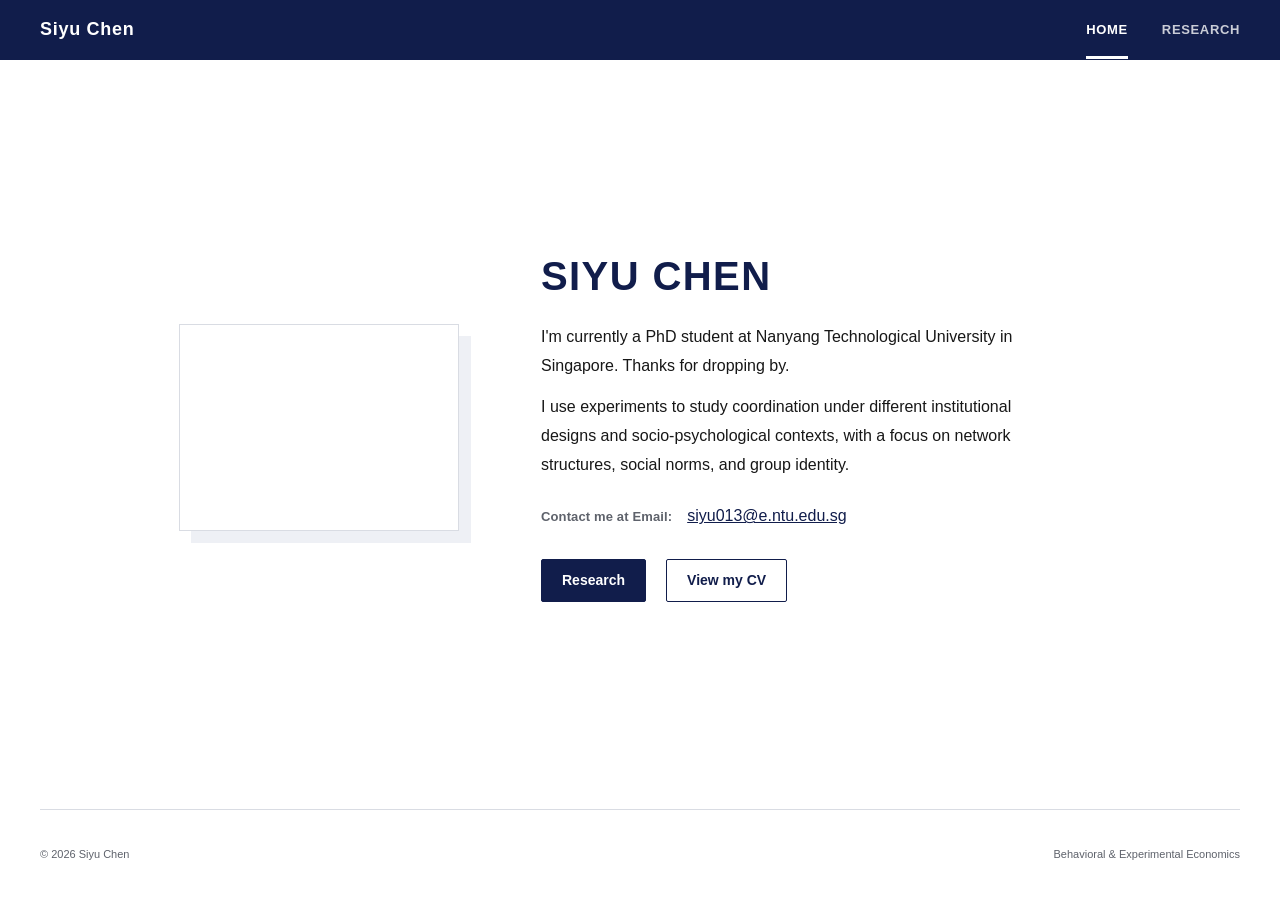
==== index.html @ 601aa331 "Add files via upload" ====
<!doctype html>
<html lang="en">
  <head>
    <meta charset="UTF-8" />
    <meta name="viewport" content="width=device-width, initial-scale=1.0" />
    <meta
      name="description"
      content="Siyu Chen — PhD candidate in Behavioral and Experimental Economics at Nanyang Technological University."
    />
    <meta name="theme-color" content="#f4f0e8" />
    <title>Siyu Chen · Economics</title>
    <link rel="icon" href="assets/favicon.svg" type="image/svg+xml" />
    <link rel="preconnect" href="https://fonts.googleapis.com" />
    <link rel="preconnect" href="https://fonts.gstatic.com" crossorigin />
    <link
      href="https://fonts.googleapis.com/css2?family=DM+Sans:wght@400;500;600&amp;family=Libre+Caslon+Display&amp;display=swap"
      rel="stylesheet"
    />
    <link rel="stylesheet" href="styles.css?v=20260910" />
    <script src="content.js?v=20260909" defer></script>
    <script src="script.js?v=20260907e" defer></script>
  </head>
  <body data-page="home">
    <header class="site-header">
      <a class="wordmark" href="index.html" aria-label="Siyu Chen, home">
        <span class="wordmark-mark">SC</span>
        <span class="wordmark-name" data-bind="name">Siyu Chen</span>
      </a>
      <nav class="site-nav" aria-label="Primary navigation">
        <a href="index.html" data-nav="home">Home</a>
        <a href="research.html" data-nav="research">Research</a>
      </nav>
    </header>

    <main>
      <section class="hero page-shell" aria-labelledby="hero-title">
        <div class="portrait-wrap" aria-label="Portrait of Siyu Chen">
          <div class="portrait" role="img" aria-label="Siyu Chen"></div>
        </div>

        <div class="hero-content">
          <h1 id="hero-title" data-bind="name">Siyu Chen</h1>
          <p class="hero-intro" data-bind="intro"></p>
          <p class="hero-bio" data-bind="bio"></p>

          <div class="hero-contact">
            <span>Contact me at Email:</span>
            <a data-link="email" href="mailto:siyu013@e.ntu.edu.sg" data-bind="email"></a>
          </div>

          <div class="hero-actions">
            <a class="button button-primary" data-link="research" href="research.html">Research</a>
            <a class="text-link" data-link="cv" href="image_siyu_1.png" target="_blank" rel="noreferrer">View my CV</a>
          </div>
        </div>
      </section>
    </main>

    <footer class="site-footer page-shell">
      <p>© <span data-bind="year"></span> <span data-bind="name">Siyu Chen</span></p>
      <p>Behavioral &amp; Experimental Economics</p>
    </footer>
  </body>
</html>
---- styles.css ----
:root {
  --navy: #111d4b;
  --navy-light: #24366f;
  --text: #171717;
  --muted: #5e626b;
  --line: #d9dce3;
  --soft: #f5f6f8;
  --page: min(1280px, calc(100vw - 80px));
}

* {
  box-sizing: border-box;
}

html {
  scroll-behavior: smooth;
}

body {
  margin: 0;
  color: var(--text);
  background: #ffffff;
  font-family: Arial, Helvetica, sans-serif;
  font-size: 18px;
  line-height: 1.65;
  -webkit-font-smoothing: antialiased;
}

a {
  color: var(--navy);
}

.page-shell {
  width: var(--page);
  margin-inline: auto;
}

.site-header {
  width: 100%;
  min-height: 60px;
  padding-inline: max(40px, calc((100vw - 1280px) / 2));
  display: flex;
  align-items: center;
  justify-content: space-between;
  background: var(--navy);
}

.wordmark {
  color: #ffffff;
  text-decoration: none;
}

.wordmark-mark {
  display: none;
}

.wordmark-name {
  font-size: 18px;
  font-weight: 700;
  letter-spacing: 0.04em;
}

.site-nav {
  display: flex;
  align-items: center;
  gap: 34px;
}

.site-nav a {
  padding: 18px 0 15px;
  color: rgba(255, 255, 255, 0.78);
  border-bottom: 3px solid transparent;
  font-size: 13px;
  font-weight: 700;
  letter-spacing: 0.05em;
  text-decoration: none;
  text-transform: uppercase;
}

.site-nav a:hover,
.site-nav a[aria-current="page"] {
  color: #ffffff;
  border-bottom-color: #ffffff;
}

.hero {
  min-height: calc(100vh - 151px);
  padding: 82px 0 96px;
  display: grid;
  grid-template-columns: minmax(240px, 280px) minmax(0, 560px);
  align-items: center;
  justify-content: center;
  gap: clamp(48px, 7vw, 82px);
}

.hero h1 {
  margin: 0;
  color: var(--navy);
  font-size: clamp(30px, 3.2vw, 40px);
  font-weight: 800;
  letter-spacing: 0.035em;
  line-height: 1.15;
  text-transform: uppercase;
}

.portrait-wrap {
  width: min(100%, 280px);
  margin: 0;
  padding: 9px;
  border: 1px solid var(--line);
  background: #ffffff;
  box-shadow: 12px 12px 0 #eef0f5;
}

.portrait {
  width: 100%;
  aspect-ratio: 300 / 216;
  background-image: url("image_siyu.png");
  background-repeat: no-repeat;
  background-position: 50.46% 49.02%;
  background-size: 682.67% auto;
}

.hero-content {
  max-width: 760px;
}

.hero-intro,
.hero-bio {
  max-width: 520px;
  font-size: 16px;
  line-height: 1.8;
}

.hero-intro {
  margin: 24px 0 0;
}

.hero-bio {
  margin: 12px 0 0;
}

.hero-contact {
  margin-top: 24px;
  display: flex;
  align-items: baseline;
  gap: 15px;
  font-size: 16px;
}

.hero-contact span {
  color: var(--muted);
  font-size: 13px;
  font-weight: 600;
  letter-spacing: 0.01em;
}

.hero-contact a {
  color: var(--navy);
}

.hero-actions {
  margin-top: 29px;
  display: flex;
  align-items: center;
  gap: 20px;
}

.button,
.text-link {
  display: inline-flex;
  min-height: 43px;
  align-items: center;
  justify-content: center;
  padding: 0 20px;
  border: 1px solid var(--navy);
  border-radius: 2px;
  font-size: 14px;
  font-weight: 700;
  text-decoration: none;
}

.button-primary {
  color: #ffffff;
  background: var(--navy);
}

.button-primary:hover {
  background: var(--navy-light);
}

.text-link:hover {
  color: #ffffff;
  background: var(--navy);
}

.papers-heading h2 {
  margin: 0;
  color: var(--navy);
  font-size: 26px;
  line-height: 1.3;
}

.research-page {
  width: min(1120px, var(--page));
  padding: 62px 0 90px;
}

.papers-heading {
  min-height: 86px;
  display: flex;
  align-items: center;
  justify-content: space-between;
  gap: 24px;
}

.papers-heading h2 {
  font-size: 24px;
}

.papers-heading p {
  margin: 0;
  color: var(--muted);
  font-size: 12px;
}

.paper {
  padding: 34px 0 40px;
  border-top: 1px solid var(--line);
}

.paper-title-row {
  display: flex;
  align-items: center;
  flex-wrap: wrap;
  gap: 12px;
}

.paper-download {
  flex: 0 0 auto;
  padding: 5px 10px;
  color: #ffffff;
  background: cornflowerblue;
  border: 1px solid cornflowerblue;
  border-radius: 2px;
  font-size: 10px;
  font-weight: 700;
  letter-spacing: 0.04em;
  line-height: 1.2;
  text-decoration: none;
  text-transform: uppercase;
}

.paper-download:hover {
  background: #4f7fd8;
  border-color: #4f7fd8;
}

.paper h3 {
  max-width: none;
  margin: 0;
  font-family: Georgia, "Times New Roman", serif;
  font-size: clamp(17px, 1.35vw, 20px);
  font-weight: 600;
  line-height: 1.35;
}

.paper-title-link {
  color: var(--navy);
  text-decoration: none;
}

a.paper-title-link:hover {
  text-decoration: underline;
}

.paper-title-disabled {
  color: var(--text);
}

.paper-authors {
  margin: 8px 0 0;
  color: var(--muted);
  font-size: 15px;
  font-style: italic;
}

.paper-content {
  margin-top: 27px;
}

.paper-abstract h4 {
  margin: 0 0 8px;
  color: var(--navy);
  font-size: 12px;
  text-transform: uppercase;
}

.paper-abstract p {
  max-width: none;
  margin: 0;
  color: var(--muted);
  font-size: 16px;
  line-height: 1.75;
}

.paper-abstract .placeholder-copy {
  color: #8b8e95;
  font-style: italic;
}

.figure-placeholder,
.paper-figure {
  width: 100%;
  aspect-ratio: 16 / 9;
  margin: 0;
}

.figure-placeholder {
  display: flex;
  flex-direction: column;
  align-items: center;
  justify-content: center;
  color: #858994;
  background: var(--soft);
  border: 1px dashed #b8bdc8;
}

.figure-placeholder svg {
  width: 55px;
  margin-bottom: 5px;
  fill: none;
  stroke: currentColor;
  stroke-linecap: round;
  stroke-linejoin: round;
  stroke-width: 1.5;
}

.figure-placeholder span {
  font-family: Georgia, "Times New Roman", serif;
  font-size: 14px;
}

.figure-placeholder small {
  margin-top: 1px;
  font-size: 10px;
}

.paper-figure {
  height: auto;
}

.paper-figure img {
  width: 100%;
  height: auto;
  display: block;
  border: 1px solid var(--line);
}

.paper-figure figcaption {
  margin-top: 6px;
  color: var(--muted);
  font-size: 11px;
}

.site-footer {
  min-height: 90px;
  display: flex;
  align-items: center;
  justify-content: space-between;
  gap: 20px;
  border-top: 1px solid var(--line);
  color: var(--muted);
  font-size: 11px;
}

.site-footer a {
  text-decoration: none;
}

@media (max-width: 780px) {
  :root {
    --page: min(100% - 36px, 640px);
  }

  .site-header {
    padding-inline: 18px;
  }

  .hero {
    grid-template-columns: 1fr;
  }

  .hero {
    min-height: auto;
    max-width: 610px;
    gap: 52px;
    padding: 60px 0 75px;
  }

  .portrait-wrap {
    width: min(280px, calc(100% - 12px));
    margin-inline: auto;
  }

  .hero-content {
    max-width: none;
  }

}

@media (max-width: 520px) {
  .site-header {
    min-height: 56px;
  }

  .wordmark-name {
    font-size: 14px;
  }

  .site-nav {
    gap: 19px;
  }

  .site-nav a {
    padding: 16px 0 13px;
    font-size: 11px;
  }

  .hero {
    padding: 46px 0 62px;
    gap: 44px;
  }

  .hero h1 {
    font-size: 30px;
  }

  .hero-intro,
  .hero-bio {
    font-size: 15px;
  }

  .hero-actions {
    align-items: flex-start;
    flex-direction: column;
    gap: 12px;
  }

  .button,
  .text-link {
    width: min(230px, 100%);
  }

  .research-page {
    padding: 45px 0 70px;
  }

  .papers-heading {
    min-height: 76px;
    align-items: flex-start;
    flex-direction: column;
    justify-content: center;
    gap: 0;
  }

  .paper {
    padding: 28px 0 34px;
  }

  .site-footer {
    min-height: 82px;
    align-items: flex-start;
    flex-direction: column;
    justify-content: center;
    gap: 0;
  }

  .site-footer p {
    margin: 0;
  }
}
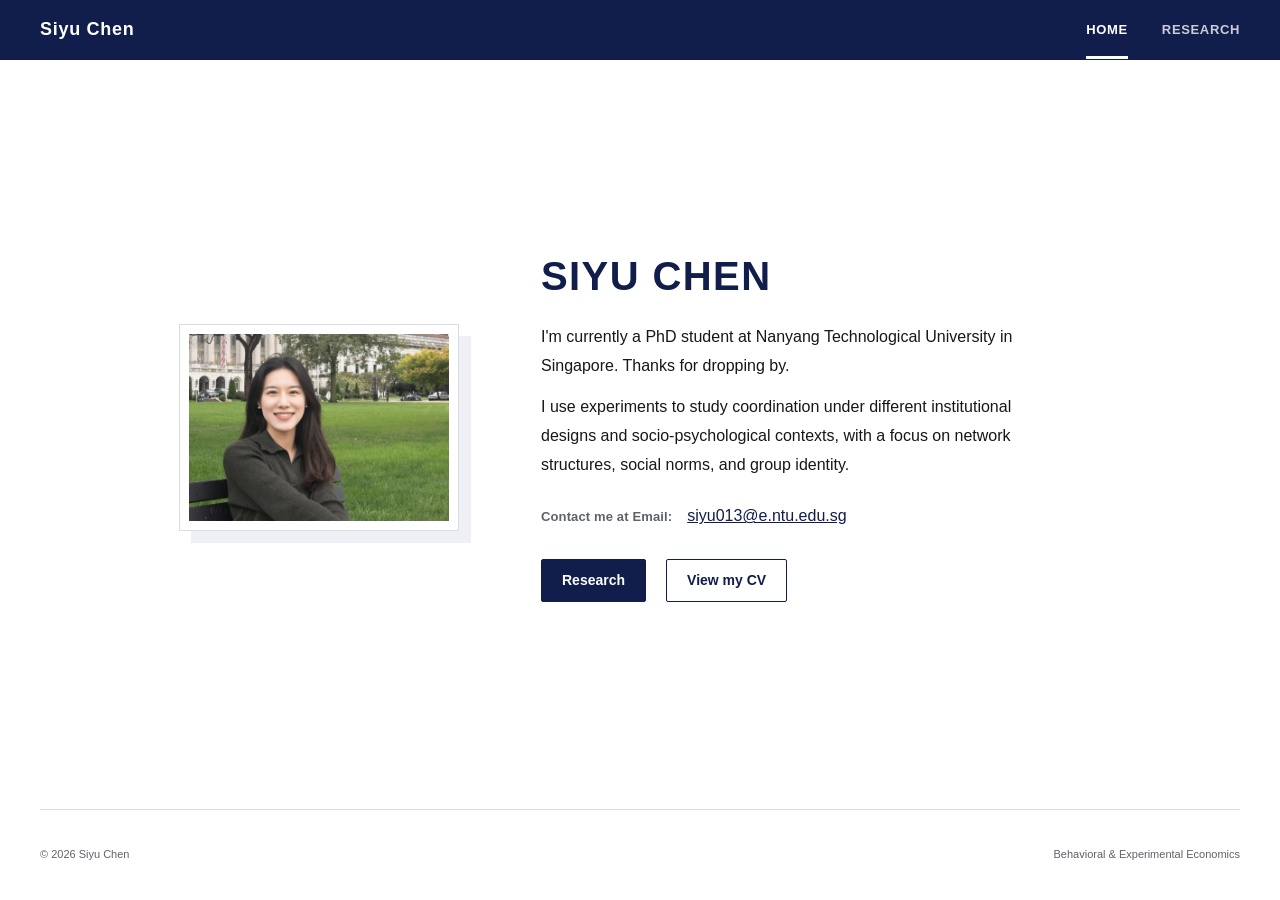
==== commit ac2615f5: "Add files via upload" ====
--- a/index.html
+++ b/index.html
@@ -16,7 +16,7 @@
       href="https://fonts.googleapis.com/css2?family=DM+Sans:wght@400;500;600&amp;family=Libre+Caslon+Display&amp;display=swap"
       rel="stylesheet"
     />
-    <link rel="stylesheet" href="styles.css?v=20260910" />
+    <link rel="stylesheet" href="styles.css?v=20260915" />
     <script src="content.js?v=20260909" defer></script>
     <script src="script.js?v=20260907e" defer></script>
   </head>
--- a/styles.css
+++ b/styles.css
@@ -115,10 +115,7 @@
 .portrait {
   width: 100%;
   aspect-ratio: 300 / 216;
-  background-image: url("image_siyu.png");
-  background-repeat: no-repeat;
-  background-position: 50.46% 49.02%;
-  background-size: 682.67% auto;
+  background: url("image_siyu.jpg") center 36% / cover no-repeat;
 }
 
 .hero-content {
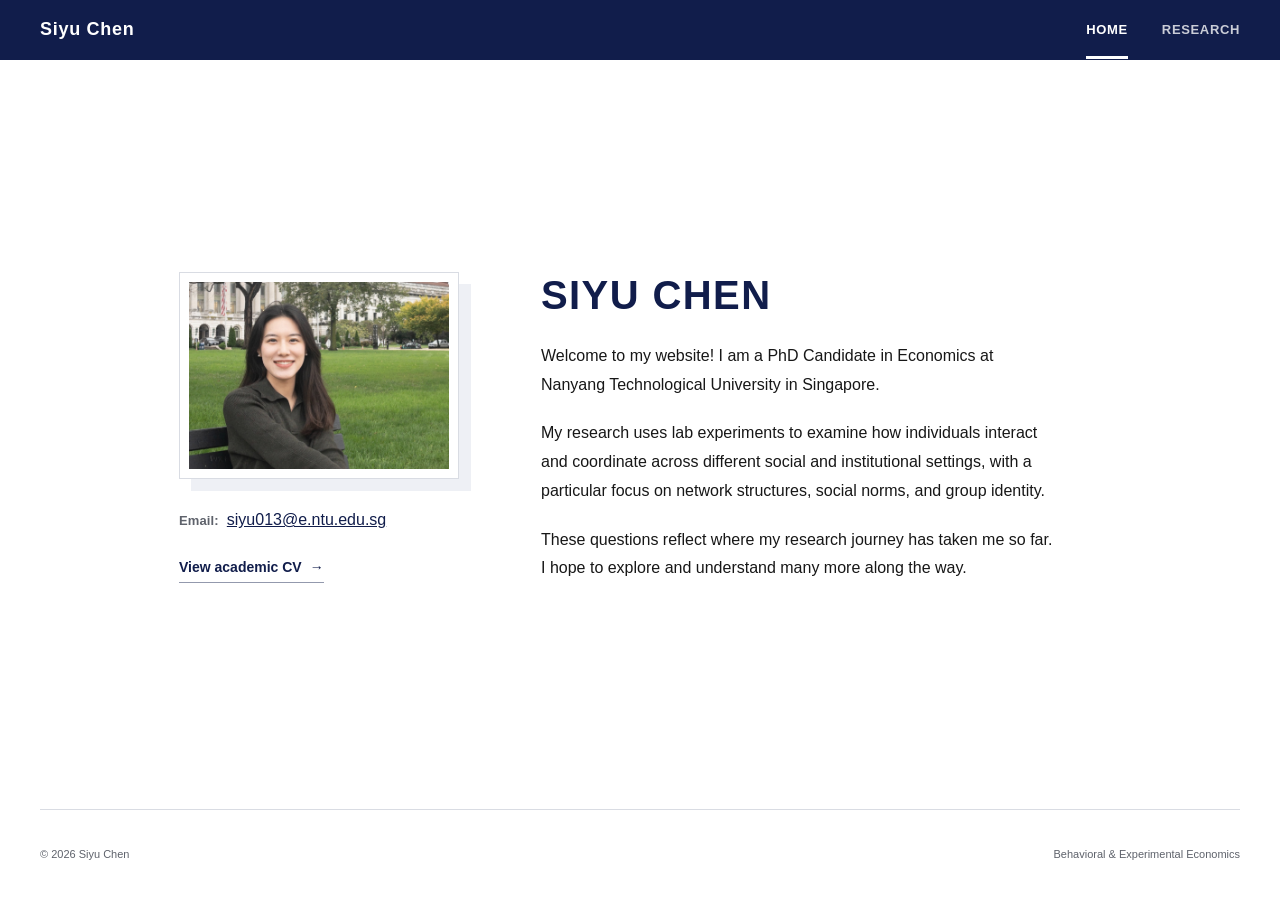
==== commit 4ce1b39e: "Add files via upload" ====
--- a/index.html
+++ b/index.html
@@ -16,9 +16,9 @@
       href="https://fonts.googleapis.com/css2?family=DM+Sans:wght@400;500;600&amp;family=Libre+Caslon+Display&amp;display=swap"
       rel="stylesheet"
     />
-    <link rel="stylesheet" href="styles.css?v=20260915" />
-    <script src="content.js?v=20260909" defer></script>
-    <script src="script.js?v=20260907e" defer></script>
+    <link rel="stylesheet" href="styles.css?v=20260917d" />
+    <script src="content.js?v=20260917" defer></script>
+    <script src="script.js?v=20260917" defer></script>
   </head>
   <body data-page="home">
     <header class="site-header">
@@ -34,24 +34,26 @@
 
     <main>
       <section class="hero page-shell" aria-labelledby="hero-title">
-        <div class="portrait-wrap" aria-label="Portrait of Siyu Chen">
-          <div class="portrait" role="img" aria-label="Siyu Chen"></div>
+        <div class="hero-aside">
+          <div class="portrait-wrap" aria-label="Portrait of Siyu Chen">
+            <div class="portrait" role="img" aria-label="Siyu Chen"></div>
+          </div>
+
+          <div class="hero-contact">
+            <span>Email:</span>
+            <a data-link="email" href="mailto:siyu013@e.ntu.edu.sg" data-bind="email"></a>
+          </div>
+
+          <div class="hero-cv">
+            <a class="cv-link" data-link="cv" href="files/SiyuChen_CV.pdf" target="_blank" rel="noreferrer">
+              View academic CV <span aria-hidden="true">→</span>
+            </a>
+          </div>
         </div>
 
         <div class="hero-content">
           <h1 id="hero-title" data-bind="name">Siyu Chen</h1>
-          <p class="hero-intro" data-bind="intro"></p>
-          <p class="hero-bio" data-bind="bio"></p>
-
-          <div class="hero-contact">
-            <span>Contact me at Email:</span>
-            <a data-link="email" href="mailto:siyu013@e.ntu.edu.sg" data-bind="email"></a>
-          </div>
-
-          <div class="hero-actions">
-            <a class="button button-primary" data-link="research" href="research.html">Research</a>
-            <a class="text-link" data-link="cv" href="image_siyu_1.png" target="_blank" rel="noreferrer">View my CV</a>
-          </div>
+          <div class="hero-bio" data-list="bio"></div>
         </div>
       </section>
     </main>
--- a/styles.css
+++ b/styles.css
@@ -104,7 +104,7 @@
 }
 
 .portrait-wrap {
-  width: min(100%, 280px);
+  width: 100%;
   margin: 0;
   padding: 9px;
   border: 1px solid var(--line);
@@ -118,30 +118,34 @@
   background: url("image_siyu.jpg") center 36% / cover no-repeat;
 }
 
+.hero-aside {
+  width: min(100%, 280px);
+}
+
 .hero-content {
   max-width: 760px;
 }
 
-.hero-intro,
 .hero-bio {
   max-width: 520px;
+  margin: 24px 0 0;
   font-size: 16px;
   line-height: 1.8;
 }
 
-.hero-intro {
-  margin: 24px 0 0;
-}
-
-.hero-bio {
-  margin: 12px 0 0;
+.hero-bio p {
+  margin: 0;
+}
+
+.hero-bio p + p {
+  margin-top: 20px;
 }
 
 .hero-contact {
-  margin-top: 24px;
+  margin-top: 28px;
   display: flex;
   align-items: baseline;
-  gap: 15px;
+  gap: 8px;
   font-size: 16px;
 }
 
@@ -154,41 +158,35 @@
 
 .hero-contact a {
   color: var(--navy);
-}
-
-.hero-actions {
-  margin-top: 29px;
-  display: flex;
-  align-items: center;
-  gap: 20px;
-}
-
-.button,
-.text-link {
+  overflow-wrap: anywhere;
+}
+
+.hero-cv {
+  margin-top: 18px;
+}
+
+.cv-link {
   display: inline-flex;
-  min-height: 43px;
-  align-items: center;
-  justify-content: center;
-  padding: 0 20px;
-  border: 1px solid var(--navy);
-  border-radius: 2px;
+  align-items: center;
+  gap: 8px;
+  padding-bottom: 3px;
+  color: var(--navy);
+  border-bottom: 1px solid rgba(17, 29, 75, 0.45);
   font-size: 14px;
   font-weight: 700;
   text-decoration: none;
 }
 
-.button-primary {
-  color: #ffffff;
-  background: var(--navy);
-}
-
-.button-primary:hover {
-  background: var(--navy-light);
-}
-
-.text-link:hover {
-  color: #ffffff;
-  background: var(--navy);
+.cv-link span {
+  transition: transform 160ms ease;
+}
+
+.cv-link:hover {
+  border-bottom-color: var(--navy);
+}
+
+.cv-link:hover span {
+  transform: translateX(3px);
 }
 
 .papers-heading h2 {
@@ -396,6 +394,10 @@
   }
 
   .portrait-wrap {
+    width: 100%;
+  }
+
+  .hero-aside {
     width: min(280px, calc(100% - 12px));
     margin-inline: auto;
   }
@@ -433,20 +435,8 @@
     font-size: 30px;
   }
 
-  .hero-intro,
   .hero-bio {
     font-size: 15px;
-  }
-
-  .hero-actions {
-    align-items: flex-start;
-    flex-direction: column;
-    gap: 12px;
-  }
-
-  .button,
-  .text-link {
-    width: min(230px, 100%);
   }
 
   .research-page {
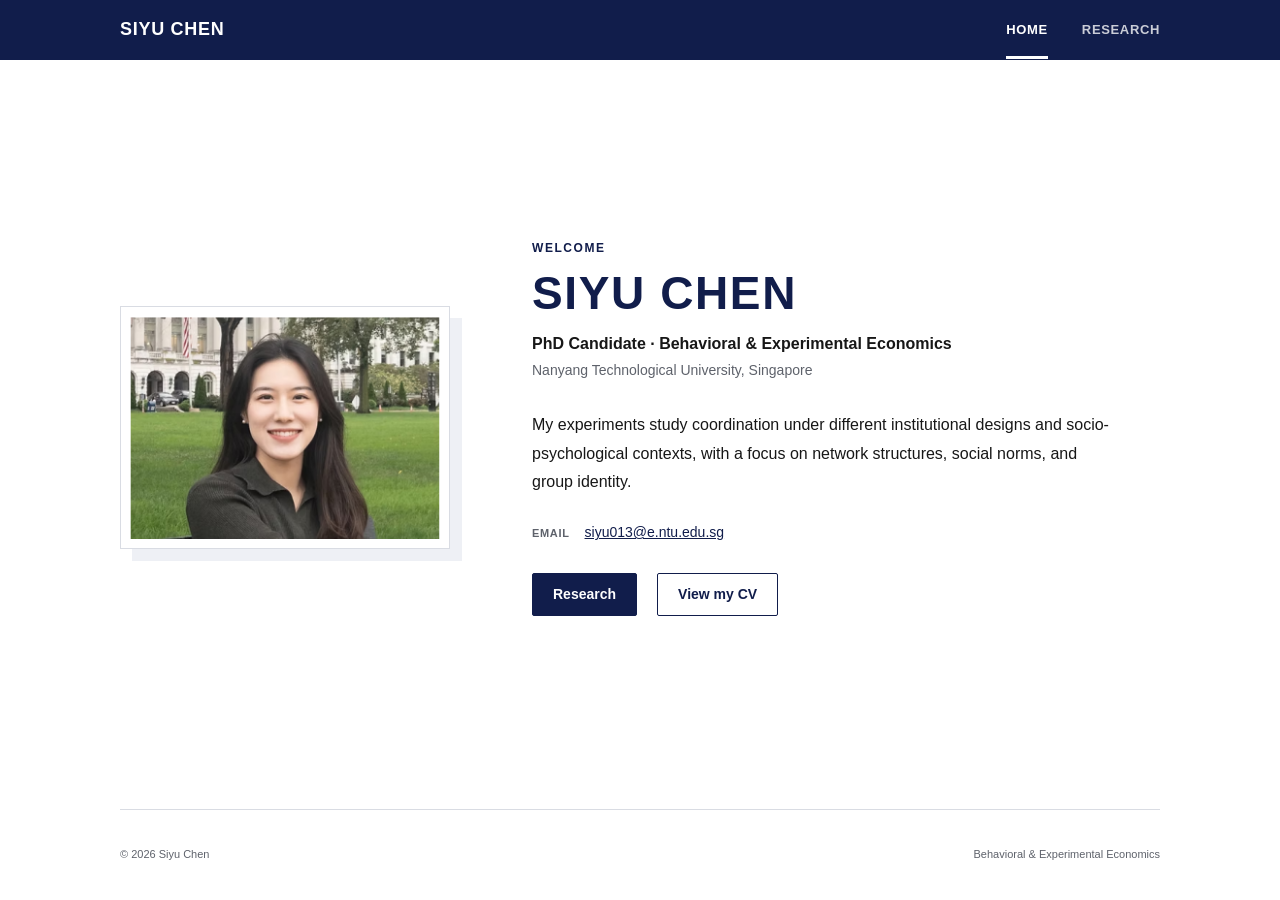
==== commit b13d9a41: "Add files via upload" ====
--- a/index.html
+++ b/index.html
@@ -16,9 +16,9 @@
       href="https://fonts.googleapis.com/css2?family=DM+Sans:wght@400;500;600&amp;family=Libre+Caslon+Display&amp;display=swap"
       rel="stylesheet"
     />
-    <link rel="stylesheet" href="styles.css?v=20260917d" />
-    <script src="content.js?v=20260917" defer></script>
-    <script src="script.js?v=20260917" defer></script>
+    <link rel="stylesheet" href="styles.css" />
+    <script src="content.js" defer></script>
+    <script src="script.js" defer></script>
   </head>
   <body data-page="home">
     <header class="site-header">
@@ -34,26 +34,26 @@
 
     <main>
       <section class="hero page-shell" aria-labelledby="hero-title">
-        <div class="hero-aside">
-          <div class="portrait-wrap" aria-label="Portrait of Siyu Chen">
-            <div class="portrait" role="img" aria-label="Siyu Chen"></div>
-          </div>
+        <div class="portrait-wrap" aria-label="Portrait of Siyu Chen">
+          <div class="portrait" role="img" aria-label="Siyu Chen"></div>
+        </div>
+
+        <div class="hero-content">
+          <p class="hero-kicker">Welcome</p>
+          <h1 id="hero-title" data-bind="name">Siyu Chen</h1>
+          <p class="hero-role" data-bind="role">PhD Candidate in Economics</p>
+          <p class="hero-institution" data-bind="institution"></p>
+          <p class="hero-bio" data-bind="bio"></p>
 
           <div class="hero-contact">
-            <span>Email:</span>
+            <span>Email</span>
             <a data-link="email" href="mailto:siyu013@e.ntu.edu.sg" data-bind="email"></a>
           </div>
 
-          <div class="hero-cv">
-            <a class="cv-link" data-link="cv" href="files/SiyuChen_CV.pdf" target="_blank" rel="noreferrer">
-              View academic CV <span aria-hidden="true">→</span>
-            </a>
+          <div class="hero-actions">
+            <a class="button button-primary" data-link="research" href="research.html">Research</a>
+            <a class="text-link" data-link="cv" href="image_siyu_1.png" target="_blank" rel="noreferrer">View my CV</a>
           </div>
-        </div>
-
-        <div class="hero-content">
-          <h1 id="hero-title" data-bind="name">Siyu Chen</h1>
-          <div class="hero-bio" data-list="bio"></div>
         </div>
       </section>
     </main>
--- a/styles.css
+++ b/styles.css
@@ -5,7 +5,7 @@
   --muted: #5e626b;
   --line: #d9dce3;
   --soft: #f5f6f8;
-  --page: min(1280px, calc(100vw - 80px));
+  --page: min(1040px, calc(100vw - 48px));
 }
 
 * {
@@ -21,7 +21,7 @@
   color: var(--text);
   background: #ffffff;
   font-family: Arial, Helvetica, sans-serif;
-  font-size: 18px;
+  font-size: 16px;
   line-height: 1.65;
   -webkit-font-smoothing: antialiased;
 }
@@ -38,7 +38,7 @@
 .site-header {
   width: 100%;
   min-height: 60px;
-  padding-inline: max(40px, calc((100vw - 1280px) / 2));
+  padding-inline: max(24px, calc((100vw - 1040px) / 2));
   display: flex;
   align-items: center;
   justify-content: space-between;
@@ -58,6 +58,7 @@
   font-size: 18px;
   font-weight: 700;
   letter-spacing: 0.04em;
+  text-transform: uppercase;
 }
 
 .site-nav {
@@ -87,20 +88,40 @@
   min-height: calc(100vh - 151px);
   padding: 82px 0 96px;
   display: grid;
-  grid-template-columns: minmax(240px, 280px) minmax(0, 560px);
-  align-items: center;
-  justify-content: center;
+  grid-template-columns: minmax(260px, 330px) minmax(0, 1fr);
+  align-items: center;
   gap: clamp(48px, 7vw, 82px);
 }
 
 .hero h1 {
   margin: 0;
   color: var(--navy);
-  font-size: clamp(30px, 3.2vw, 40px);
+  font-size: clamp(35px, 4vw, 46px);
   font-weight: 800;
   letter-spacing: 0.035em;
   line-height: 1.15;
   text-transform: uppercase;
+}
+
+.hero-kicker {
+  margin: 0 0 9px;
+  color: var(--navy);
+  font-size: 12px;
+  font-weight: 700;
+  letter-spacing: 0.13em;
+  text-transform: uppercase;
+}
+
+.hero-role {
+  margin: 11px 0 0;
+  font-size: 16px;
+  font-weight: 600;
+}
+
+.hero-institution {
+  margin: 1px 0 0;
+  color: var(--muted);
+  font-size: 14px;
 }
 
 .portrait-wrap {
@@ -115,78 +136,76 @@
 .portrait {
   width: 100%;
   aspect-ratio: 300 / 216;
-  background: url("image_siyu.jpg") center 36% / cover no-repeat;
-}
-
-.hero-aside {
-  width: min(100%, 280px);
+  background-image: url("image_siyu.png");
+  background-repeat: no-repeat;
+  background-position: 50.46% 49.02%;
+  background-size: 682.67% auto;
 }
 
 .hero-content {
-  max-width: 760px;
+  max-width: 610px;
 }
 
 .hero-bio {
-  max-width: 520px;
-  margin: 24px 0 0;
+  max-width: 590px;
+  margin: 29px 0 0;
   font-size: 16px;
   line-height: 1.8;
 }
 
-.hero-bio p {
-  margin: 0;
-}
-
-.hero-bio p + p {
-  margin-top: 20px;
-}
-
 .hero-contact {
-  margin-top: 28px;
+  margin-top: 24px;
   display: flex;
   align-items: baseline;
-  gap: 8px;
-  font-size: 16px;
+  gap: 15px;
+  font-size: 14px;
 }
 
 .hero-contact span {
   color: var(--muted);
-  font-size: 13px;
-  font-weight: 600;
-  letter-spacing: 0.01em;
+  font-size: 11px;
+  font-weight: 700;
+  letter-spacing: 0.06em;
+  text-transform: uppercase;
 }
 
 .hero-contact a {
   color: var(--navy);
-  overflow-wrap: anywhere;
-}
-
-.hero-cv {
-  margin-top: 18px;
-}
-
-.cv-link {
+}
+
+.hero-actions {
+  margin-top: 29px;
+  display: flex;
+  align-items: center;
+  gap: 20px;
+}
+
+.button,
+.text-link {
   display: inline-flex;
-  align-items: center;
-  gap: 8px;
-  padding-bottom: 3px;
-  color: var(--navy);
-  border-bottom: 1px solid rgba(17, 29, 75, 0.45);
+  min-height: 43px;
+  align-items: center;
+  justify-content: center;
+  padding: 0 20px;
+  border: 1px solid var(--navy);
+  border-radius: 2px;
   font-size: 14px;
   font-weight: 700;
   text-decoration: none;
 }
 
-.cv-link span {
-  transition: transform 160ms ease;
-}
-
-.cv-link:hover {
-  border-bottom-color: var(--navy);
-}
-
-.cv-link:hover span {
-  transform: translateX(3px);
+.button-primary {
+  color: #ffffff;
+  background: var(--navy);
+}
+
+.button-primary:hover {
+  background: var(--navy-light);
+}
+
+.text-link:hover {
+  color: #ffffff;
+  background: var(--navy);
 }
 
 .papers-heading h2 {
@@ -197,8 +216,26 @@
 }
 
 .research-page {
-  width: min(1120px, var(--page));
   padding: 62px 0 90px;
+}
+
+.research-intro {
+  padding-bottom: 45px;
+  border-bottom: 2px solid var(--navy);
+}
+
+.research-intro h1 {
+  margin: 0;
+  color: var(--navy);
+  font-size: 34px;
+  line-height: 1.2;
+}
+
+.research-intro > p {
+  max-width: 780px;
+  margin: 13px 0 0;
+  color: var(--muted);
+  font-size: 16px;
 }
 
 .papers-heading {
@@ -220,42 +257,49 @@
 }
 
 .paper {
+  display: grid;
+  grid-template-columns: 52px 1fr;
   padding: 34px 0 40px;
   border-top: 1px solid var(--line);
 }
 
-.paper-title-row {
-  display: flex;
-  align-items: center;
-  flex-wrap: wrap;
-  gap: 12px;
-}
-
-.paper-download {
-  flex: 0 0 auto;
-  padding: 5px 10px;
-  color: #ffffff;
-  background: cornflowerblue;
-  border: 1px solid cornflowerblue;
-  border-radius: 2px;
-  font-size: 10px;
+.paper-number {
+  padding-top: 2px;
+  color: var(--navy);
+  font-size: 14px;
+  font-weight: 700;
+}
+
+.paper-meta {
+  display: flex;
+  justify-content: space-between;
+  gap: 20px;
+  margin-bottom: 7px;
+  color: var(--muted);
+  font-size: 11px;
   font-weight: 700;
   letter-spacing: 0.04em;
-  line-height: 1.2;
+  text-transform: uppercase;
+}
+
+.paper-pdf {
+  color: var(--navy);
   text-decoration: none;
-  text-transform: uppercase;
-}
-
-.paper-download:hover {
-  background: #4f7fd8;
-  border-color: #4f7fd8;
+}
+
+.paper-pdf:hover {
+  text-decoration: underline;
+}
+
+.paper-pdf-muted {
+  color: #8b8e95;
 }
 
 .paper h3 {
-  max-width: none;
+  max-width: 900px;
   margin: 0;
   font-family: Georgia, "Times New Roman", serif;
-  font-size: clamp(17px, 1.35vw, 20px);
+  font-size: clamp(18px, 1.8vw, 23px);
   font-weight: 600;
   line-height: 1.35;
 }
@@ -276,11 +320,13 @@
 .paper-authors {
   margin: 8px 0 0;
   color: var(--muted);
-  font-size: 15px;
-  font-style: italic;
+  font-size: 13px;
 }
 
 .paper-content {
+  display: grid;
+  grid-template-columns: minmax(0, 1fr) minmax(250px, 360px);
+  gap: 52px;
   margin-top: 27px;
 }
 
@@ -292,10 +338,10 @@
 }
 
 .paper-abstract p {
-  max-width: none;
-  margin: 0;
-  color: var(--muted);
-  font-size: 16px;
+  max-width: 620px;
+  margin: 0;
+  color: var(--muted);
+  font-size: 13px;
   line-height: 1.75;
 }
 
@@ -382,7 +428,8 @@
     padding-inline: 18px;
   }
 
-  .hero {
+  .hero,
+  .paper-content {
     grid-template-columns: 1fr;
   }
 
@@ -394,11 +441,7 @@
   }
 
   .portrait-wrap {
-    width: 100%;
-  }
-
-  .hero-aside {
-    width: min(280px, calc(100% - 12px));
+    width: min(330px, calc(100% - 12px));
     margin-inline: auto;
   }
 
@@ -406,6 +449,14 @@
     max-width: none;
   }
 
+  .paper-content {
+    gap: 25px;
+  }
+
+  .figure-placeholder,
+  .paper-figure {
+    max-width: 480px;
+  }
 }
 
 @media (max-width: 520px) {
@@ -432,15 +483,31 @@
   }
 
   .hero h1 {
-    font-size: 30px;
-  }
-
+    font-size: 35px;
+  }
+
+  .hero-role,
   .hero-bio {
     font-size: 15px;
   }
 
+  .hero-actions {
+    align-items: flex-start;
+    flex-direction: column;
+    gap: 12px;
+  }
+
+  .button,
+  .text-link {
+    width: min(230px, 100%);
+  }
+
   .research-page {
     padding: 45px 0 70px;
+  }
+
+  .research-intro h1 {
+    font-size: 32px;
   }
 
   .papers-heading {
@@ -452,7 +519,15 @@
   }
 
   .paper {
+    grid-template-columns: 1fr;
+    gap: 4px;
     padding: 28px 0 34px;
+  }
+
+  .paper-meta {
+    align-items: flex-start;
+    flex-direction: column;
+    gap: 3px;
   }
 
   .site-footer {
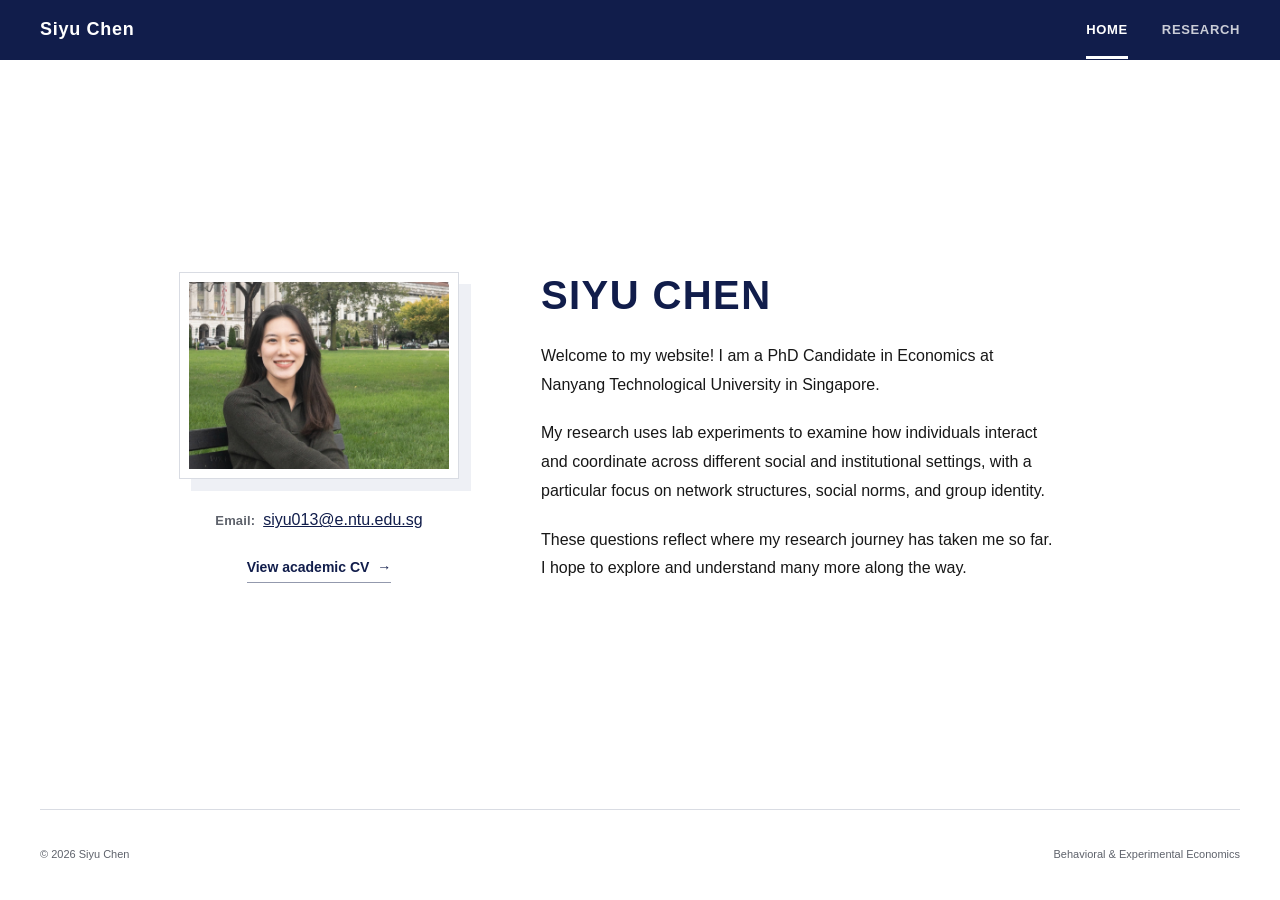
==== commit ba052d4c: "Add files via upload" ====
--- a/index.html
+++ b/index.html
@@ -16,9 +16,9 @@
       href="https://fonts.googleapis.com/css2?family=DM+Sans:wght@400;500;600&amp;family=Libre+Caslon+Display&amp;display=swap"
       rel="stylesheet"
     />
-    <link rel="stylesheet" href="styles.css" />
-    <script src="content.js" defer></script>
-    <script src="script.js" defer></script>
+    <link rel="stylesheet" href="styles.css?v=20260918i" />
+    <script src="content.js?v=20260917" defer></script>
+    <script src="script.js?v=20260917" defer></script>
   </head>
   <body data-page="home">
     <header class="site-header">
@@ -34,26 +34,26 @@
 
     <main>
       <section class="hero page-shell" aria-labelledby="hero-title">
-        <div class="portrait-wrap" aria-label="Portrait of Siyu Chen">
-          <div class="portrait" role="img" aria-label="Siyu Chen"></div>
+        <div class="hero-aside">
+          <div class="portrait-wrap" aria-label="Portrait of Siyu Chen">
+            <div class="portrait" role="img" aria-label="Siyu Chen"></div>
+          </div>
+
+          <div class="hero-contact">
+            <span>Email:</span>
+            <a data-link="email" href="mailto:siyu013@e.ntu.edu.sg" data-bind="email"></a>
+          </div>
+
+          <div class="hero-cv">
+            <a class="cv-link" data-link="cv" href="files/SiyuChen_CV.pdf" target="_blank" rel="noreferrer">
+              View academic CV <span aria-hidden="true">→</span>
+            </a>
+          </div>
         </div>
 
         <div class="hero-content">
-          <p class="hero-kicker">Welcome</p>
           <h1 id="hero-title" data-bind="name">Siyu Chen</h1>
-          <p class="hero-role" data-bind="role">PhD Candidate in Economics</p>
-          <p class="hero-institution" data-bind="institution"></p>
-          <p class="hero-bio" data-bind="bio"></p>
-
-          <div class="hero-contact">
-            <span>Email</span>
-            <a data-link="email" href="mailto:siyu013@e.ntu.edu.sg" data-bind="email"></a>
-          </div>
-
-          <div class="hero-actions">
-            <a class="button button-primary" data-link="research" href="research.html">Research</a>
-            <a class="text-link" data-link="cv" href="image_siyu_1.png" target="_blank" rel="noreferrer">View my CV</a>
-          </div>
+          <div class="hero-bio" data-list="bio"></div>
         </div>
       </section>
     </main>
--- a/styles.css
+++ b/styles.css
@@ -5,7 +5,7 @@
   --muted: #5e626b;
   --line: #d9dce3;
   --soft: #f5f6f8;
-  --page: min(1040px, calc(100vw - 48px));
+  --page: min(1280px, calc(100vw - 80px));
 }
 
 * {
@@ -21,7 +21,7 @@
   color: var(--text);
   background: #ffffff;
   font-family: Arial, Helvetica, sans-serif;
-  font-size: 16px;
+  font-size: 18px;
   line-height: 1.65;
   -webkit-font-smoothing: antialiased;
 }
@@ -38,7 +38,7 @@
 .site-header {
   width: 100%;
   min-height: 60px;
-  padding-inline: max(24px, calc((100vw - 1040px) / 2));
+  padding-inline: max(40px, calc((100vw - 1280px) / 2));
   display: flex;
   align-items: center;
   justify-content: space-between;
@@ -58,7 +58,6 @@
   font-size: 18px;
   font-weight: 700;
   letter-spacing: 0.04em;
-  text-transform: uppercase;
 }
 
 .site-nav {
@@ -88,42 +87,22 @@
   min-height: calc(100vh - 151px);
   padding: 82px 0 96px;
   display: grid;
-  grid-template-columns: minmax(260px, 330px) minmax(0, 1fr);
-  align-items: center;
+  grid-template-columns: minmax(240px, 280px) minmax(0, 560px);
+  align-items: center;
+  justify-content: center;
   gap: clamp(48px, 7vw, 82px);
 }
 
 .hero h1 {
   margin: 0;
   color: var(--navy);
-  font-size: clamp(35px, 4vw, 46px);
+  font-size: clamp(30px, 3.2vw, 40px);
   font-weight: 800;
   letter-spacing: 0.035em;
   line-height: 1.15;
   text-transform: uppercase;
 }
 
-.hero-kicker {
-  margin: 0 0 9px;
-  color: var(--navy);
-  font-size: 12px;
-  font-weight: 700;
-  letter-spacing: 0.13em;
-  text-transform: uppercase;
-}
-
-.hero-role {
-  margin: 11px 0 0;
-  font-size: 16px;
-  font-weight: 600;
-}
-
-.hero-institution {
-  margin: 1px 0 0;
-  color: var(--muted);
-  font-size: 14px;
-}
-
 .portrait-wrap {
   width: 100%;
   margin: 0;
@@ -136,76 +115,80 @@
 .portrait {
   width: 100%;
   aspect-ratio: 300 / 216;
-  background-image: url("image_siyu.png");
-  background-repeat: no-repeat;
-  background-position: 50.46% 49.02%;
-  background-size: 682.67% auto;
+  background: url("image_siyu.jpg") center 36% / cover no-repeat;
+}
+
+.hero-aside {
+  width: min(100%, 280px);
 }
 
 .hero-content {
-  max-width: 610px;
+  max-width: 760px;
 }
 
 .hero-bio {
-  max-width: 590px;
-  margin: 29px 0 0;
+  max-width: 520px;
+  margin: 24px 0 0;
   font-size: 16px;
   line-height: 1.8;
 }
 
+.hero-bio p {
+  margin: 0;
+}
+
+.hero-bio p + p {
+  margin-top: 20px;
+}
+
 .hero-contact {
-  margin-top: 24px;
+  margin-top: 28px;
   display: flex;
   align-items: baseline;
-  gap: 15px;
-  font-size: 14px;
+  justify-content: center;
+  gap: 8px;
+  font-size: 16px;
 }
 
 .hero-contact span {
   color: var(--muted);
-  font-size: 11px;
-  font-weight: 700;
-  letter-spacing: 0.06em;
-  text-transform: uppercase;
+  font-size: 13px;
+  font-weight: 600;
+  letter-spacing: 0.01em;
 }
 
 .hero-contact a {
   color: var(--navy);
-}
-
-.hero-actions {
-  margin-top: 29px;
-  display: flex;
-  align-items: center;
-  gap: 20px;
-}
-
-.button,
-.text-link {
+  overflow-wrap: anywhere;
+}
+
+.hero-cv {
+  margin-top: 18px;
+  text-align: center;
+}
+
+.cv-link {
   display: inline-flex;
-  min-height: 43px;
-  align-items: center;
-  justify-content: center;
-  padding: 0 20px;
-  border: 1px solid var(--navy);
-  border-radius: 2px;
+  align-items: center;
+  gap: 8px;
+  padding-bottom: 3px;
+  color: var(--navy);
+  border-bottom: 1px solid rgba(17, 29, 75, 0.45);
   font-size: 14px;
   font-weight: 700;
   text-decoration: none;
 }
 
-.button-primary {
-  color: #ffffff;
-  background: var(--navy);
-}
-
-.button-primary:hover {
-  background: var(--navy-light);
-}
-
-.text-link:hover {
-  color: #ffffff;
-  background: var(--navy);
+.cv-link span {
+  transition: transform 160ms ease;
+}
+
+.cv-link:hover {
+  border-bottom-color: var(--navy);
+}
+
+.cv-link:hover span {
+  transform: translateX(3px);
 }
 
 .papers-heading h2 {
@@ -216,30 +199,12 @@
 }
 
 .research-page {
-  padding: 62px 0 90px;
-}
-
-.research-intro {
-  padding-bottom: 45px;
-  border-bottom: 2px solid var(--navy);
-}
-
-.research-intro h1 {
-  margin: 0;
-  color: var(--navy);
-  font-size: 34px;
-  line-height: 1.2;
-}
-
-.research-intro > p {
-  max-width: 780px;
-  margin: 13px 0 0;
-  color: var(--muted);
-  font-size: 16px;
+  width: min(860px, var(--page));
+  padding: 55px 0 76px;
 }
 
 .papers-heading {
-  min-height: 86px;
+  min-height: 76px;
   display: flex;
   align-items: center;
   justify-content: space-between;
@@ -247,7 +212,7 @@
 }
 
 .papers-heading h2 {
-  font-size: 24px;
+  font-size: 26px;
 }
 
 .papers-heading p {
@@ -257,55 +222,63 @@
 }
 
 .paper {
-  display: grid;
-  grid-template-columns: 52px 1fr;
-  padding: 34px 0 40px;
-  border-top: 1px solid var(--line);
-}
-
-.paper-number {
-  padding-top: 2px;
-  color: var(--navy);
-  font-size: 14px;
-  font-weight: 700;
-}
-
-.paper-meta {
-  display: flex;
-  justify-content: space-between;
-  gap: 20px;
-  margin-bottom: 7px;
-  color: var(--muted);
-  font-size: 11px;
-  font-weight: 700;
-  letter-spacing: 0.04em;
-  text-transform: uppercase;
-}
-
-.paper-pdf {
-  color: var(--navy);
+  padding: 28px 0 29px;
+  font-family: "Source Sans 3", Arial, Helvetica, sans-serif;
+}
+
+.paper + .paper {
+  border-top: 1px solid #e1e6eb;
+}
+
+.paper-title-row {
+  display: flex;
+  align-items: center;
+  flex-wrap: wrap;
+  gap: 12px;
+}
+
+.paper-download {
+  position: absolute;
+  top: 0;
+  left: 116px;
+  display: inline-flex;
+  align-items: center;
+  gap: 7px;
+  min-height: 32px;
+  padding-left: 18px;
+  color: #506c8b;
+  font-size: 15px;
+  line-height: 1.5;
   text-decoration: none;
 }
 
-.paper-pdf:hover {
+.paper-download::before {
+  content: "";
+  position: absolute;
+  left: 0;
+  height: 14px;
+  border-left: 1px solid #e1e6eb;
+}
+
+.paper-download:hover {
+  color: #263b53;
   text-decoration: underline;
-}
-
-.paper-pdf-muted {
-  color: #8b8e95;
+  text-underline-offset: 4px;
 }
 
 .paper h3 {
-  max-width: 900px;
-  margin: 0;
-  font-family: Georgia, "Times New Roman", serif;
-  font-size: clamp(18px, 1.8vw, 23px);
+  max-width: none;
+  margin: 0;
+  color: #263b53;
+  font-family: inherit;
+  font-size: 19px;
   font-weight: 600;
-  line-height: 1.35;
+  line-height: 1.5;
+  overflow-wrap: break-word;
 }
 
 .paper-title-link {
-  color: var(--navy);
+  color: #263b53;
   text-decoration: none;
 }
 
@@ -314,35 +287,86 @@
 }
 
 .paper-title-disabled {
-  color: var(--text);
+  color: #263b53;
 }
 
 .paper-authors {
-  margin: 8px 0 0;
-  color: var(--muted);
-  font-size: 13px;
+  margin: 7px 0 0;
+  color: #697586;
+  font-size: 16px;
+  font-style: italic;
+}
+
+.paper-authors a {
+  color: inherit;
+  text-decoration: underline;
+  text-decoration-thickness: 0.5px;
+  text-decoration-color: rgba(105, 117, 134, 0.55);
+  text-underline-offset: 3px;
+}
+
+.paper-authors a:hover {
+  color: #263b53;
+}
+
+.paper-authors a:focus-visible {
+  outline: 2px solid #506c8b;
+  outline-offset: 3px;
 }
 
 .paper-content {
-  display: grid;
-  grid-template-columns: minmax(0, 1fr) minmax(250px, 360px);
-  gap: 52px;
-  margin-top: 27px;
-}
-
-.paper-abstract h4 {
-  margin: 0 0 8px;
-  color: var(--navy);
-  font-size: 12px;
-  text-transform: uppercase;
+  position: relative;
+  margin-top: 13px;
+}
+
+.paper-abstract summary {
+  width: fit-content;
+  display: flex;
+  align-items: center;
+  gap: 8px;
+  min-height: 32px;
+  margin: 0;
+  color: #506c8b;
+  cursor: pointer;
+  font-size: 15px;
+  font-weight: 400;
+  list-style: none;
+}
+
+.paper-abstract summary::-webkit-details-marker {
+  display: none;
+}
+
+.paper-abstract summary::after {
+  content: "";
+  width: 7px;
+  height: 7px;
+  border-right: 1.5px solid currentColor;
+  border-bottom: 1.5px solid currentColor;
+  transform: translateY(-2px) rotate(45deg);
+  transition: transform 160ms ease;
+}
+
+.paper-abstract[open] summary::after {
+  transform: translateY(2px) rotate(225deg);
+}
+
+.paper-abstract summary:hover {
+  color: #263b53;
+}
+
+.paper-abstract summary:focus-visible,
+.paper-download:focus-visible {
+  outline: 2px solid #506c8b;
+  outline-offset: 4px;
 }
 
 .paper-abstract p {
-  max-width: 620px;
-  margin: 0;
-  color: var(--muted);
-  font-size: 13px;
-  line-height: 1.75;
+  max-width: none;
+  margin: 12px 0 0;
+  color: #5e6775;
+  font-size: 16px;
+  line-height: 1.85;
 }
 
 .paper-abstract .placeholder-copy {
@@ -428,8 +452,7 @@
     padding-inline: 18px;
   }
 
-  .hero,
-  .paper-content {
+  .hero {
     grid-template-columns: 1fr;
   }
 
@@ -441,7 +464,11 @@
   }
 
   .portrait-wrap {
-    width: min(330px, calc(100% - 12px));
+    width: 100%;
+  }
+
+  .hero-aside {
+    width: min(280px, calc(100% - 12px));
     margin-inline: auto;
   }
 
@@ -449,14 +476,6 @@
     max-width: none;
   }
 
-  .paper-content {
-    gap: 25px;
-  }
-
-  .figure-placeholder,
-  .paper-figure {
-    max-width: 480px;
-  }
 }
 
 @media (max-width: 520px) {
@@ -483,35 +502,19 @@
   }
 
   .hero h1 {
-    font-size: 35px;
-  }
-
-  .hero-role,
+    font-size: 30px;
+  }
+
   .hero-bio {
     font-size: 15px;
   }
 
-  .hero-actions {
-    align-items: flex-start;
-    flex-direction: column;
-    gap: 12px;
-  }
-
-  .button,
-  .text-link {
-    width: min(230px, 100%);
-  }
-
   .research-page {
-    padding: 45px 0 70px;
-  }
-
-  .research-intro h1 {
-    font-size: 32px;
+    padding: 40px 0 58px;
   }
 
   .papers-heading {
-    min-height: 76px;
+    min-height: 68px;
     align-items: flex-start;
     flex-direction: column;
     justify-content: center;
@@ -519,15 +522,7 @@
   }
 
   .paper {
-    grid-template-columns: 1fr;
-    gap: 4px;
-    padding: 28px 0 34px;
-  }
-
-  .paper-meta {
-    align-items: flex-start;
-    flex-direction: column;
-    gap: 3px;
+    padding: 24px 0 27px;
   }
 
   .site-footer {
